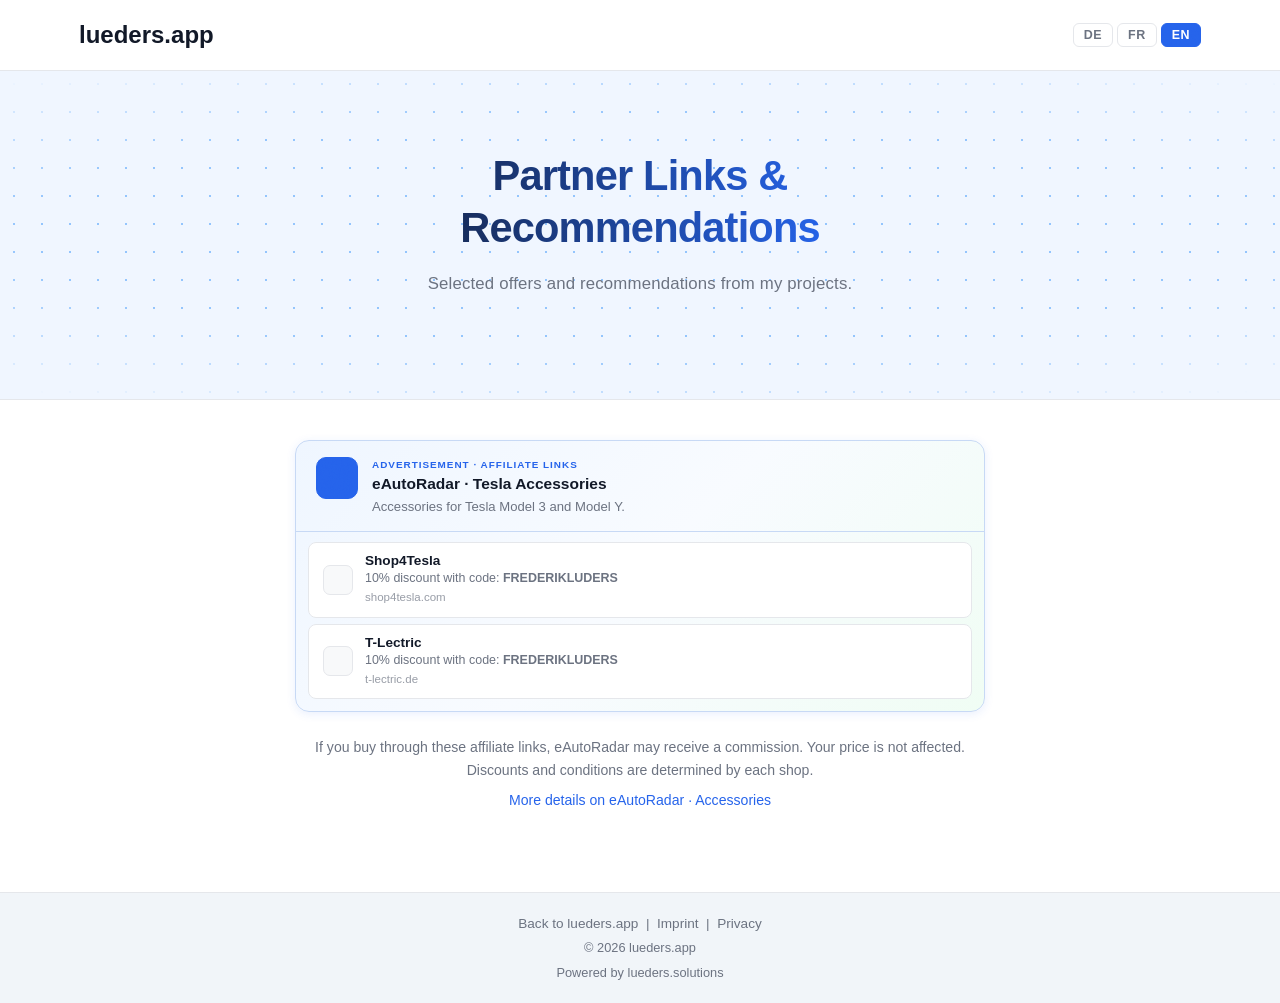
==== links/index.html @ c80df79e "Add multilingual partner links and Firebase Hosting redirects Co-authored-by: Copilot <223556219+Cop" ====
<!DOCTYPE html>
<html lang="en">
<head>
    <meta charset="UTF-8">
    <meta name="viewport" content="width=device-width, initial-scale=1.0">
    <meta name="referrer" content="no-referrer">
    <meta http-equiv="Content-Security-Policy" content="default-src 'self'; style-src 'self' 'unsafe-inline'; font-src 'self'; img-src 'self' data: https:; script-src 'self'; connect-src 'self'; frame-ancestors 'none'; base-uri 'self'; form-action 'self';">
    <title data-i18n="links-page-title">Partner Links &amp; Recommendations | lueders.app</title>
    <meta name="description" data-i18n-content="links-description" content="Partner links, affiliate offers and recommendations from lueders.app.">
    <link rel="canonical" href="https://lueders.app/links/">
    <link rel="icon" type="image/png" href="../assets/images/luedersapp/L.APP_logo_black_v2.png">
    <link rel="stylesheet" href="../css/style.css">
    <link rel="stylesheet" href="../assets/fontawesome/css/all.min.css">
</head>
<body>
    <header>
        <div class="container">
            <a href="/" class="logo-link"><h1>lueders.app</h1></a>
            <div class="lang-switcher">
                <button type="button" class="lang-btn" data-lang="de">DE</button>
                <button type="button" class="lang-btn" data-lang="fr">FR</button>
                <button type="button" class="lang-btn active" data-lang="en">EN</button>
            </div>
        </div>
    </header>

    <main>
        <section class="hero-section">
            <div class="container">
                <h2 class="hero-title" data-i18n="links-heading">Partner Links &amp; Recommendations</h2>
                <p class="hero-sub" data-i18n="links-sub">Selected offers and recommendations from my projects.</p>
            </div>
        </section>

        <section class="tiles-section links-list-section">
            <div class="container">
                <div class="hub-produktwelt">
                    <div class="hub-produktwelt-header">
                        <div class="hub-icon"><i class="fas fa-bolt" aria-hidden="true"></i></div>
                        <div class="hub-info">
                            <div class="hub-produktwelt-label" data-i18n="links-ad-label">Advertisement · Affiliate links</div>
                            <h3 data-i18n="links-group-title">eAutoRadar · Tesla Accessories</h3>
                            <p data-i18n="links-group-desc">Accessories for Tesla Model 3 and Model Y.</p>
                        </div>
                    </div>
                    <div class="hub-produktwelt-children">
                        <a class="hub-subcard" href="/go/shop4tesla/" target="_blank" rel="sponsored noopener noreferrer">
                            <div class="hub-subcard-icon"><i class="fas fa-store" aria-hidden="true"></i></div>
                            <div class="hub-subcard-info">
                                <span class="hub-subcard-name">Shop4Tesla</span>
                                <span class="hub-subcard-desc"><span data-i18n="links-coupon">10% discount with code:</span> <strong>FREDERIKLUDERS</strong></span>
                                <span class="hub-subcard-url">shop4tesla.com</span>
                            </div>
                            <i class="fas fa-arrow-up-right-from-square hub-subcard-arrow" aria-hidden="true"></i>
                        </a>
                        <a class="hub-subcard" href="/go/t-lectric/" target="_blank" rel="sponsored noopener noreferrer">
                            <div class="hub-subcard-icon"><i class="fas fa-store" aria-hidden="true"></i></div>
                            <div class="hub-subcard-info">
                                <span class="hub-subcard-name">T-Lectric</span>
                                <span class="hub-subcard-desc"><span data-i18n="links-coupon">10% discount with code:</span> <strong>FREDERIKLUDERS</strong></span>
                                <span class="hub-subcard-url">t-lectric.de</span>
                            </div>
                            <i class="fas fa-arrow-up-right-from-square hub-subcard-arrow" aria-hidden="true"></i>
                        </a>
                    </div>
                </div>

                <p class="links-disclosure" data-i18n="links-disclosure">If you buy through these affiliate links, eAutoRadar may receive a commission. Your price is not affected. Discounts and conditions are determined by each shop.</p>
                <p class="links-source"><a href="https://eautoradar.de/tesla/zubehoer/" target="_blank" rel="noopener noreferrer" data-i18n="links-source">More details on eAutoRadar · Accessories</a></p>
            </div>
        </section>
    </main>

    <footer>
        <div class="container">
            <div class="copyright">
                <p><a href="/" data-i18n="links-home">Back to lueders.app</a> &nbsp;|&nbsp; <a href="https://legal.lueders.solutions/en/imprint/" target="_blank" rel="noopener noreferrer" data-i18n="footer-imprint" data-legal-page="imprint">Imprint</a> &nbsp;|&nbsp; <a href="https://legal.lueders.solutions/en/privacy/web-luedersapp/" target="_blank" rel="noopener noreferrer" data-i18n="footer-privacy" data-legal-page="privacy">Privacy</a></p>
                <p class="footer-copyright">&copy; 2026 lueders.app</p>
                <p class="footer-copyright">Powered by <a href="https://lueders.solutions" target="_blank" rel="noopener noreferrer">lueders.solutions</a></p>
            </div>
        </div>
    </footer>
    <script src="../js/i18n.js"></script>
</body>
</html>
---- css/style.css ----
:root {
    --primary-color: #2563eb;
    --secondary-color: #059669;
    --accent-color: #d97706;
    --bg: #ffffff;
    --bg-subtle: #f8f9fa;
    --card-bg: #ffffff;
    --card-border: #e5e7eb;
    --card-border-accent: #c7d9f5;
    --card-hover-bg: #eff6ff;
    --text: #111827;
    --text-muted: #6b7280;
    --header-bg: #ffffff;
    --footer-bg: #f1f5f9;
    --shadow-card: 0 1px 3px rgba(37,99,235,0.06), 0 1px 2px rgba(0,0,0,0.04);
    --shadow-card-hover: 0 8px 24px rgba(37,99,235,0.13), 0 2px 6px rgba(0,0,0,0.06);
}

/* ─── Hero Animations ───────────────────────────── */
@keyframes text-shimmer {
    0%   { background-position: 0% center; }
    100% { background-position: 200% center; }
}

@keyframes btn-pulse {
    0%, 100% { box-shadow: 0 0 0 0 rgba(37, 99, 235, 0.45); }
    60%      { box-shadow: 0 0 0 12px rgba(37, 99, 235, 0); }
}

@keyframes grain {
    0%,100% { transform: translate(0, 0); }
    25%     { transform: translate(-3%, 2%); }
    50%     { transform: translate(2%, -3%); }
    75%     { transform: translate(-2%, 3%); }
}

body::before {
    content: '';
    position: fixed;
    top: -50%; left: -50%;
    width: 200%; height: 200%;
    z-index: 9999;
    pointer-events: none;
    opacity: 0.035;
    mix-blend-mode: overlay;
    background-image: url("data:image/svg+xml,%3Csvg xmlns='http://www.w3.org/2000/svg' width='200' height='200'%3E%3Cfilter id='n'%3E%3CfeTurbulence type='fractalNoise' baseFrequency='0.9' numOctaves='4' stitchTiles='stitch'/%3E%3C/filter%3E%3Crect width='200' height='200' filter='url(%23n)'/%3E%3C/svg%3E");
    background-size: 160px 160px;
    animation: grain 0.4s steps(1) infinite;
}

* {
    margin: 0;
    padding: 0;
    box-sizing: border-box;
}

html {
    scroll-behavior: smooth;
}

body {
    font-family: 'Segoe UI', Tahoma, Geneva, Verdana, sans-serif;
    line-height: 1.6;
    color: var(--text);
    background-color: var(--bg);
}

.container {
    width: 90%;
    max-width: 1400px;
    margin: 0 auto;
    padding: 0 15px;
}

a {
    color: var(--primary-color);
    text-decoration: none;
    transition: all 0.2s ease;
}

a:hover {
    color: var(--secondary-color);
}

ul {
    list-style: none;
}

/* ─── Header ─────────────────────────────────────── */
header {
    background-color: var(--header-bg);
    padding: 16px 0;
    box-shadow: 0 1px 0 var(--card-border);
    position: sticky;
    top: 0;
    z-index: 100;
}

header .container {
    display: flex;
    justify-content: space-between;
    align-items: center;
    gap: 16px;
}

.logo-link {
    text-decoration: none;
    color: inherit;
    flex-shrink: 0;
}

.logo-link:hover {
    color: inherit;
}

header h1 {
    color: var(--text);
    font-size: 1.5rem;
    font-weight: 700;
}

nav ul {
    display: flex;
}

nav ul li {
    margin-left: 12px;
}

nav ul li a {
    color: var(--text-muted);
    font-weight: 500;
    padding: 6px 12px;
    border-radius: 6px;
    transition: all 0.2s ease;
}

nav ul li a:hover, nav ul li a.active {
    color: var(--text);
    background-color: var(--bg-subtle);
}

/* ─── Language Switcher ──────────────────────────── */
.lang-switcher {
    display: flex;
    gap: 4px;
    flex-shrink: 0;
}

.lang-btn {
    background: none;
    border: 1px solid var(--card-border);
    color: var(--text-muted);
    padding: 4px 10px;
    border-radius: 6px;
    font-size: 0.78rem;
    font-weight: 700;
    cursor: pointer;
    transition: all 0.2s ease;
    font-family: inherit;
    letter-spacing: 0.04em;
}

.lang-btn:hover {
    border-color: var(--primary-color);
    color: var(--primary-color);
}

.lang-btn.active {
    background-color: var(--primary-color);
    border-color: var(--primary-color);
    color: #ffffff;
}

/* ─── Hero Section ───────────────────────────────── */
.hero-section {
    padding: 80px 0 64px;
    text-align: center;
    background-color: #f0f6ff;
    background-image:
        radial-gradient(ellipse 80% 60% at 50% 50%, transparent 60%, #f0f6ff 100%),
        radial-gradient(circle, #93c5fd 1px, transparent 1px);
    background-size: cover, 28px 28px;
    border-bottom: 1px solid var(--card-border);
}

.hero-title {
    font-size: 2.6rem;
    font-weight: 700;
    line-height: 1.25;
    max-width: 640px;
    margin: 0 auto 16px;
    letter-spacing: -0.02em;
    background: linear-gradient(90deg, #111827 0%, #2563eb 40%, #059669 70%, #111827 100%);
    background-size: 200% auto;
    -webkit-background-clip: text;
    -webkit-text-fill-color: transparent;
    background-clip: text;
    animation: text-shimmer 6s linear infinite;
}

.hero-sub {
    font-size: 1.05rem;
    color: var(--text-muted);
    margin-bottom: 36px;
    line-height: 1.7;
    letter-spacing: 0.01em;
}

.btn-hero {
    display: inline-block;
    background-color: var(--primary-color);
    color: #ffffff;
    padding: 14px 36px;
    border-radius: 8px;
    font-weight: 600;
    font-size: 1rem;
    transition: all 0.2s ease;
    animation: btn-pulse 2.8s ease-in-out infinite;
}

.btn-hero:hover {
    background-color: #1d4ed8;
    color: #ffffff;
    transform: translateY(-2px);
    box-shadow: 0 4px 14px rgba(37, 99, 235, 0.3);
}

/* ─── About Section ──────────────────────────── */
.about-section {
    padding: 36px 0 0;
    text-align: center;
}

.about-section p {
    font-size: 1rem;
    color: var(--text-muted);
    max-width: 560px;
    margin: 0 auto;
    line-height: 1.85;
    font-style: italic;
    letter-spacing: 0.01em;
}

/* ─── Skills Section ─────────────────────────────── */
.skills-section {
    padding: 48px 0;
    border-bottom: 1px solid var(--card-border);
}

.skills-card {
    background: linear-gradient(135deg, #eff6ff 0%, #f8faff 40%, #f0fdf4 100%);
    border: 1px solid #c7d9f5;
    border-radius: 12px;
    padding: 32px 40px;
    box-shadow: 0 1px 4px rgba(37, 99, 235, 0.07);
}

.skills-card h3 {
    font-size: 0.8rem;
    font-weight: 700;
    color: var(--text-muted);
    margin-bottom: 20px;
    text-transform: uppercase;
    letter-spacing: 0.1em;
}

/* ─── Skills List ───────────────────────────────── */
.skills-list {
    display: flex;
    flex-direction: column;
}

.skill-row {
    display: flex;
    align-items: center;
    gap: 16px;
    padding: 14px 12px;
    border-radius: 10px;
    transition: background 0.18s ease, padding-left 0.18s ease;
    cursor: default;
    list-style: none;
}

.skill-row + .skill-row {
    border-top: 1px solid var(--card-border);
}

.skill-row:hover { padding-left: 18px; }

.skill-row-blue:hover   { background: #eff6ff; }
.skill-row-purple:hover { background: #f5f3ff; }
.skill-row-green:hover  { background: #f0fdf4; }
.skill-row-amber:hover  { background: #fffbeb; }
.skill-row-teal:hover   { background: #f0fdfa; }

.skill-icon-wrap {
    width: 44px;
    height: 44px;
    border-radius: 12px;
    display: flex;
    align-items: center;
    justify-content: center;
    flex-shrink: 0;
}

.skill-icon-wrap i { font-size: 1.1rem; }

.skill-icon-blue   { background: #dbeafe; }
.skill-icon-blue i   { color: #2563eb; }
.skill-icon-purple { background: #ede9fe; }
.skill-icon-purple i { color: #7c3aed; }
.skill-icon-green  { background: #d1fae5; }
.skill-icon-green i  { color: #059669; }
.skill-icon-amber  { background: #fef3c7; }
.skill-icon-amber i  { color: #d97706; }
.skill-icon-teal   { background: #ccfbf1; }
.skill-icon-teal i   { color: #0d9488; }

.skill-row span {
    font-size: 0.95rem;
    font-weight: 600;
    color: var(--text);
    line-height: 1.4;
}

/* ─── Philosophy Section ────────────────────────── */
.philosophy-section {
    padding: 48px 0;
    border-bottom: 1px solid var(--card-border);
}

.philosophy-heading {
    font-size: 0.8rem;
    font-weight: 700;
    color: var(--text-muted);
    margin-bottom: 24px;
    text-transform: uppercase;
    letter-spacing: 0.1em;
    text-align: center;
}

.philosophy-grid {
    display: grid;
    grid-template-columns: 1fr 1fr;
    gap: 12px;
}

.flip-card {
    perspective: 900px;
    height: 130px;
    cursor: pointer;
}

.flip-card-inner {
    position: relative;
    width: 100%;
    height: 100%;
    transform-style: preserve-3d;
    transition: transform 0.45s ease;
}

@media (hover: hover) {
    .flip-card:hover .flip-card-inner {
        transform: rotateY(180deg);
    }
}

.flip-card.is-flipped .flip-card-inner {
    transform: rotateY(180deg);
}

.flip-card-front,
.flip-card-back {
    position: absolute;
    inset: 0;
    backface-visibility: hidden;
    -webkit-backface-visibility: hidden;
    border-radius: 12px;
    display: flex;
    flex-direction: column;
    align-items: center;
    justify-content: center;
    gap: 10px;
    padding: 20px;
    border: 1px solid var(--card-border-accent);
    box-shadow: var(--shadow-card);
}

.philosophy-grid .flip-card-front {
    background: #f8fbff;
}

.flip-card-front i {
    font-size: 1.5rem;
    color: var(--primary-color);
    transition: transform 0.25s ease;
}

.flip-card:hover .flip-card-front i,
.flip-card.is-flipped .flip-card-front i {
    transform: scale(1.2);
}

.flip-card-front span {
    font-size: 0.95rem;
    font-weight: 700;
    color: var(--text);
    letter-spacing: 0.01em;
}

.flip-card-back {
    background: var(--primary-color);
    transform: rotateY(180deg);
    border-color: var(--primary-color);
    padding: 16px 20px;
}

.flip-card-back p {
    font-size: 0.88rem;
    font-weight: 500;
    color: #ffffff;
    text-align: center;
    line-height: 1.55;
    margin: 0;
}

/* ─── Tiles / Projects Section ───────────────────── */.skills-section > .container,
.philosophy-section > .container,
.tiles-section > .container {
    max-width: 720px;
}
.tiles-section {
    padding: 40px 0 80px;
}

.projects-heading {
    font-size: 0.8rem;
    font-weight: 700;
    color: var(--text-muted);
    margin-bottom: 20px;
    text-transform: uppercase;
    letter-spacing: 0.1em;
    text-align: center;
}

.links-disclosure,
.links-source {
    color: var(--text-muted);
    text-align: center;
}

.links-disclosure {
    max-width: 720px;
    margin: 24px auto 8px;
    font-size: 0.88rem;
}

.links-source {
    font-size: 0.88rem;
}

.project-group {
    margin-top: 56px;
}

.project-group-title {
    font-size: 1.2rem;
    font-weight: 700;
    color: var(--text);
    margin-bottom: 6px;
    padding-bottom: 10px;
    border-bottom: 2px solid var(--card-border);
}

.project-group-desc {
    font-size: 0.88rem;
    color: var(--text-muted);
    margin-top: 6px;
    margin-bottom: 16px;
}

.tiles-grid {
    display: grid;
    grid-template-columns: repeat(auto-fill, minmax(280px, 1fr));
    gap: 20px;
    margin-top: 20px;
}

.tile {
    background-color: var(--card-bg);
    border-radius: 12px;
    overflow: hidden;
    box-shadow: 0 1px 4px rgba(0, 0, 0, 0.06);
    transition: transform 0.2s ease, box-shadow 0.2s ease;
    height: 100%;
}

.tile:hover {
    transform: translateY(-5px);
    box-shadow: 0 8px 24px rgba(0, 0, 0, 0.1);
}

/* App Tiles */
.app-tile {
    border: 1px solid var(--card-border);
    background: var(--card-bg);
}

.app-tile:hover {
    border-color: var(--primary-color);
    background-color: var(--card-hover-bg);
}

.app-tile.placeholder {
    border: 2px dashed var(--card-border);
    opacity: 0.65;
}

.app-tile.placeholder:hover {
    border-color: var(--primary-color);
    opacity: 0.9;
}

/* Info Tiles */
.info-tile {
    background-color: var(--card-bg);
}

.tile-content {
    padding: 28px;
    display: flex;
    flex-direction: column;
    height: 100%;
    text-align: center;
}

.tile-content i {
    font-size: 2.2rem;
    margin-bottom: 14px;
    color: var(--primary-color);
}

.app-tile .tile-content i {
    font-size: 2.4rem;
    color: var(--accent-color);
}

.tile-content h3 {
    font-size: 1.15rem;
    font-weight: 700;
    color: var(--text);
    margin-bottom: 10px;
}

.tile-content p {
    color: var(--text-muted);
    margin-bottom: 8px;
    font-size: 0.9rem;
}

.app-status {
    font-size: 0.8rem;
    color: var(--secondary-color) !important;
    font-weight: 600;
    margin-top: 4px;
}

.tile-links {
    margin-top: auto;
    padding-top: 18px;
}

.tile-links .btn {
    display: block;
    background-color: var(--primary-color);
    color: white;
    padding: 10px 15px;
    border-radius: 6px;
    font-weight: 500;
    margin-bottom: 8px;
    transition: all 0.2s ease;
    cursor: pointer;
    font-size: 0.9rem;
    text-align: center;
}

.tile-links .btn:hover {
    background-color: #1d4ed8;
    color: white;
    transform: translateY(-2px);
}

.btn-app {
    background-color: var(--accent-color);
    font-size: 0.92rem;
    padding: 11px 18px;
}

.btn-app:hover {
    background-color: #b45309;
}

.btn-disabled {
    background-color: var(--card-border);
    color: var(--text-muted);
    cursor: not-allowed;
    opacity: 0.8;
}

.btn-disabled:hover {
    background-color: var(--card-border);
    transform: none;
}

.coming-soon {
    font-style: italic;
    color: var(--text-muted);
}

/* ─── Contact Section ────────────────────────────── */
.contact-section {
    padding: 64px 0;
    background: linear-gradient(135deg, #ecfdf5 0%, #eff6ff 50%, #dbeafe 100%);
    border-top: 1px solid var(--card-border);
    text-align: center;
}

.contact-section h3 {
    font-size: 1.8rem;
    font-weight: 700;
    color: var(--text);
    margin-bottom: 8px;
    letter-spacing: -0.02em;
}

.contact-section p {
    color: var(--text-muted);
    font-size: 1rem;
    margin-bottom: 32px;
}

.contact-links {
    display: flex;
    justify-content: center;
    flex-wrap: wrap;
    gap: 12px;
}

.contact-btn {
    display: inline-flex;
    align-items: center;
    gap: 8px;
    padding: 12px 24px;
    border-radius: 8px;
    font-weight: 600;
    font-size: 0.95rem;
    transition: all 0.2s ease;
    text-decoration: none;
}

.contact-btn:hover {
    transform: translateY(-2px);
}

.contact-btn-email {
    background-color: var(--primary-color);
    color: #ffffff;
}

.contact-btn-email:hover {
    background-color: #1d4ed8;
    color: #ffffff;
}

.contact-btn-linkedin {
    background-color: #0a66c2;
    color: #ffffff;
}

.contact-btn-linkedin:hover {
    background-color: #004182;
    color: #ffffff;
}

.contact-btn-github {
    background-color: #24292f;
    color: #ffffff;
}

.contact-btn-github:hover {
    background-color: #000000;
    color: #ffffff;
}

/* ─── Intro Section (legacy, hidden on index) ────── */
.intro-section {
    padding: 60px 0 30px;
    text-align: center;
}

.intro-section h2 {
    font-size: 2.2rem;
    margin-bottom: 15px;
    color: var(--text);
}

.intro-section p {
    font-size: 1.1rem;
    max-width: 800px;
    margin: 0 auto;
    color: var(--text-muted);
}

/* ─── Social Icons ───────────────────────────────── */
.social-icons {
    margin-top: 20px;
    display: flex;
    justify-content: center;
    gap: 12px;
}

.social-icons a {
    display: inline-flex;
    width: 40px;
    height: 40px;
    background-color: var(--bg-subtle);
    border: 1px solid var(--card-border);
    border-radius: 50%;
    align-items: center;
    justify-content: center;
    transition: all 0.2s ease;
}

.social-icons a:hover {
    background-color: var(--primary-color);
    border-color: var(--primary-color);
    transform: translateY(-2px);
}

.social-icons i {
    font-size: 1.1rem;
    color: var(--text);
}

.social-icons a:hover i {
    color: #ffffff;
}

/* ─── Footer ─────────────────────────────────────── */
footer {
    background-color: var(--footer-bg);
    padding: 20px 0;
    text-align: center;
    border-top: 1px solid var(--card-border);
}

.copyright {
    color: var(--text-muted);
    font-size: 0.85rem;
}

.copyright a {
    color: var(--text-muted);
}

.copyright a:hover {
    color: var(--primary-color);
}

.footer-copyright {
    margin-top: 4px;
    font-size: 0.8rem;
}

/* ─── Content Pages (project descriptions) ───────── */
.impressum-section {
    padding: 80px 0;
}

.impressum-content {
    background-color: var(--card-bg);
    border: 1px solid var(--card-border);
    border-radius: 12px;
    padding: 40px;
    max-width: 800px;
    margin: 0 auto;
}

.impressum-content h2 {
    margin-bottom: 30px;
    color: var(--text);
}

.impressum-content h3 {
    margin-top: 30px;
    margin-bottom: 15px;
    color: var(--text);
}

.content-section {
    padding: 40px 0 80px;
}

.content-section .container {
    max-width: 900px;
}

.section-block {
    margin-bottom: 50px;
}

.section-block h3 {
    font-size: 1.1rem;
    font-weight: 700;
    color: var(--text);
    margin-bottom: 12px;
    padding-bottom: 8px;
    border-bottom: 1px solid var(--card-border);
}

.section-block p {
    font-size: 1.05rem;
    line-height: 1.8;
    color: var(--text-muted);
    margin-bottom: 15px;
}

.section-block ul {
    list-style: none;
    padding-left: 0;
}

.section-block ul li {
    font-size: 1rem;
    line-height: 1.8;
    color: var(--text-muted);
    margin-bottom: 18px;
    padding-left: 24px;
    position: relative;
}

.section-block ul li::before {
    content: "▪";
    color: var(--primary-color);
    font-size: 1.3rem;
    position: absolute;
    left: 0;
    top: -2px;
}

.section-block ul li strong {
    color: var(--text);
    font-size: 1rem;
}

/* ─── Hub Cards (Projects) ──────────────────────── */
.hub-card {
    border: 1px solid var(--card-border-accent);
    border-radius: 12px;
    padding: 18px 20px;
    margin-bottom: 10px;
    background: linear-gradient(135deg, #f8fbff 0%, #ffffff 50%, #f5fdf9 100%);
    box-shadow: var(--shadow-card);
    transition: box-shadow 0.2s ease, border-color 0.2s ease, transform 0.2s ease;
    position: relative;
}

.hub-card:has(.stretched-link) {
    cursor: pointer;
}

.hub-group-divider {
    display: flex;
    align-items: center;
    gap: 12px;
    margin: 28px 0 16px;
}

.hub-group-divider::before,
.hub-group-divider::after {
    content: '';
    flex: 1;
    height: 1px;
    background: var(--card-border);
}

.hub-group-divider span {
    font-size: 0.75rem;
    font-weight: 600;
    color: var(--text-muted);
    text-transform: uppercase;
    letter-spacing: 0.08em;
    white-space: nowrap;
}

.stretched-link {
    position: absolute;
    inset: 0;
    z-index: 1;
    border-radius: inherit;
}

.hub-card:hover {
    border-color: var(--primary-color);
    box-shadow: var(--shadow-card-hover);
    transform: translateY(-2px);
}

.hub-card-featured {
    border-color: var(--primary-color);
    background: linear-gradient(135deg, #eff6ff 0%, #f8fbff 50%, #f0fdf4 100%);
    box-shadow: 0 2px 10px rgba(37, 99, 235, 0.1);
}

.hub-card-featured .hub-icon {
    background-color: var(--primary-color);
    border-color: var(--primary-color);
}

.hub-card-featured .hub-icon i {
    color: #ffffff;
}

.hub-header {
    display: flex;
    align-items: flex-start;
    gap: 14px;
}

.hub-icon {
    width: 42px;
    height: 42px;
    border-radius: 10px;
    background: var(--bg-subtle);
    border: 1px solid var(--card-border);
    display: flex;
    align-items: center;
    justify-content: center;
    flex-shrink: 0;
}

.hub-icon i {
    font-size: 1.1rem;
    color: var(--primary-color);
}

.hub-info {
    flex: 1;
    min-width: 0;
}

.hub-info h3 {
    font-size: 0.97rem;
    font-weight: 700;
    color: var(--text);
    margin-bottom: 2px;
    line-height: 1.3;
}

.hub-info p {
    font-size: 0.82rem;
    color: var(--text-muted);
    margin: 0;
}

.hub-badge {
    flex-shrink: 0;
    font-size: 0.7rem;
    font-weight: 700;
    padding: 3px 9px;
    border-radius: 20px;
    white-space: nowrap;
    align-self: flex-start;
    margin-top: 2px;
    letter-spacing: 0.02em;
    text-transform: uppercase;
}

.hub-badge-live {
    background-color: #d1fae5;
    color: #065f46;
}

.hub-badge-beta {
    background-color: #fef3c7;
    color: #92400e;
}

.hub-badge-dev {
    background-color: #e0e7ff;
    color: #3730a3;
}

.quiz-hl {
    color: var(--text-muted);
}

/* ─── Produktwelt (Product World Groups) ─────────── */
.hub-produktwelt {
    border: 1px solid var(--card-border-accent);
    border-radius: 14px;
    padding: 0;
    margin-bottom: 10px;
    background: linear-gradient(135deg, #eff6ff 0%, #f8fbff 50%, #f0fdf4 100%);
    box-shadow: 0 2px 10px rgba(37, 99, 235, 0.1);
    overflow: hidden;
    transition: box-shadow 0.2s ease, transform 0.2s ease;
}

.hub-produktwelt:hover {
    box-shadow: var(--shadow-card-hover);
    transform: translateY(-2px);
}

.hub-produktwelt-header {
    display: flex;
    align-items: flex-start;
    gap: 14px;
    padding: 16px 20px 14px;
    border-bottom: 1px solid var(--card-border-accent);
}

.hub-produktwelt-header .hub-icon {
    background-color: var(--primary-color);
    border-color: var(--primary-color);
}

.hub-produktwelt-header .hub-icon i {
    color: #ffffff;
}

.hub-produktwelt-label {
    font-size: 0.62rem;
    font-weight: 700;
    text-transform: uppercase;
    letter-spacing: 0.1em;
    color: var(--primary-color);
    margin-bottom: 1px;
}

.hub-produktwelt-children {
    padding: 10px 12px 12px;
    display: flex;
    flex-direction: column;
    gap: 6px;
}

.hub-subcard {
    display: flex;
    align-items: center;
    gap: 12px;
    padding: 10px 14px;
    border-radius: 8px;
    border: 1px solid var(--card-border);
    background: #ffffff;
    text-decoration: none;
    color: var(--text);
    transition: border-color 0.2s ease, box-shadow 0.2s ease, background-color 0.2s ease;
}

.hub-subcard:hover {
    border-color: var(--primary-color);
    box-shadow: 0 2px 8px rgba(37, 99, 235, 0.1);
    background: var(--card-hover-bg);
    color: var(--text);
}

.hub-subcard-icon {
    width: 30px;
    height: 30px;
    border-radius: 7px;
    background: var(--bg-subtle);
    border: 1px solid var(--card-border);
    display: flex;
    align-items: center;
    justify-content: center;
    flex-shrink: 0;
    font-size: 0.85rem;
    color: var(--primary-color);
}

.hub-subcard-info {
    flex: 1;
    min-width: 0;
    display: flex;
    flex-direction: column;
}

.hub-subcard-name {
    font-size: 0.85rem;
    font-weight: 600;
    color: var(--text);
    line-height: 1.2;
}

.hub-subcard-desc {
    font-size: 0.78rem;
    color: var(--text-muted);
    line-height: 1.35;
    margin-top: 1px;
}

.hub-subcard-url {
    font-size: 0.72rem;
    color: var(--text-muted);
    opacity: 0.7;
    margin-top: 1px;
}

.hub-subcard-arrow {
    font-size: 0.7rem;
    color: var(--text-muted);
    flex-shrink: 0;
}

.hub-subcard:hover .hub-subcard-arrow {
    color: var(--primary-color);
}

.hub-links {
    display: flex;
    flex-wrap: wrap;
    gap: 7px;
    margin-top: 12px;
    padding-left: 56px;
}

/* ─── Mini Cards (Project links) ─────────────────── */
.mini-card {
    display: inline-flex;
    align-items: center;
    gap: 4px;
    padding: 5px 13px;
    border-radius: 6px;
    font-size: 0.8rem;
    font-weight: 500;
    text-decoration: none;
    transition: all 0.15s ease;
    border: 1px solid var(--card-border);
    background: var(--bg-subtle);
    color: var(--text);
    cursor: pointer;
}

.mini-card::after {
    content: "\2192";
    font-size: 0.72rem;
    opacity: 0.5;
}

.mini-card:hover {
    border-color: var(--primary-color);
    color: var(--primary-color);
    background: var(--card-hover-bg);
}

.mini-card-primary {
    background: var(--primary-color);
    color: #ffffff;
    border-color: var(--primary-color);
}

.mini-card-primary:hover {
    background: #1d4ed8;
    color: #ffffff;
    border-color: #1d4ed8;
}

.mini-card-subtle {
    background: transparent;
    color: var(--text-muted);
    border-color: transparent;
}

.mini-card-subtle:hover {
    color: var(--primary-color);
    border-color: var(--primary-color);
    background: var(--card-hover-bg);
}

/* ─── Cursor Glow ────────────────────────────────── */
#cursor-glow {
    position: fixed;
    top: 0; left: 0;
    width: 600px; height: 600px;
    border-radius: 50%;
    background: radial-gradient(circle, rgba(37,99,235,0.07) 0%, rgba(37,99,235,0.02) 45%, transparent 70%);
    pointer-events: none;
    z-index: 10000;
    transform: translate(-50%, -50%);
    transition: opacity 0.5s ease;
    opacity: 0;
    will-change: left, top;
}

@media (hover: none) {
    #cursor-glow { display: none; }
}

/* ─── Scroll Reveal ──────────────────────────────── */
.reveal {
    opacity: 0;
    transform: translateY(24px);
    transition: opacity 0.55s ease, transform 0.55s ease;
}

.reveal.visible {
    opacity: 1;
    transform: translateY(0);
}

/* ─── Responsive ─────────────────────────────────── */
@media (prefers-reduced-motion: reduce) {
    .hero-title {
        animation: none;
        background: none;
        -webkit-text-fill-color: var(--text);
    }
    .btn-hero {
        animation: none;
    }
    .reveal {
        opacity: 1;
        transform: none;
        transition: none;
    }
    body::before {
        animation: none;
    }
}

@media (max-width: 768px) {
    .hero-title {
        font-size: 1.9rem;
    }

    .hero-sub {
        font-size: 0.92rem;
    }

    header .container {
        flex-wrap: wrap;
        gap: 10px;
    }

    .skills-card {
        padding: 24px 20px;
    }

    .tiles-grid {
        grid-template-columns: 1fr;
    }

    .contact-links {
        flex-direction: row;
        justify-content: center;
        flex-wrap: nowrap;
    }

    .contact-btn {
        padding: 12px 16px;
    }

    .contact-btn span {
        display: none;
    }

    .hub-links {
        padding-left: 0;
    }

    .flip-card-back p {
        font-size: 0.75rem;
        line-height: 1.45;
    }
}
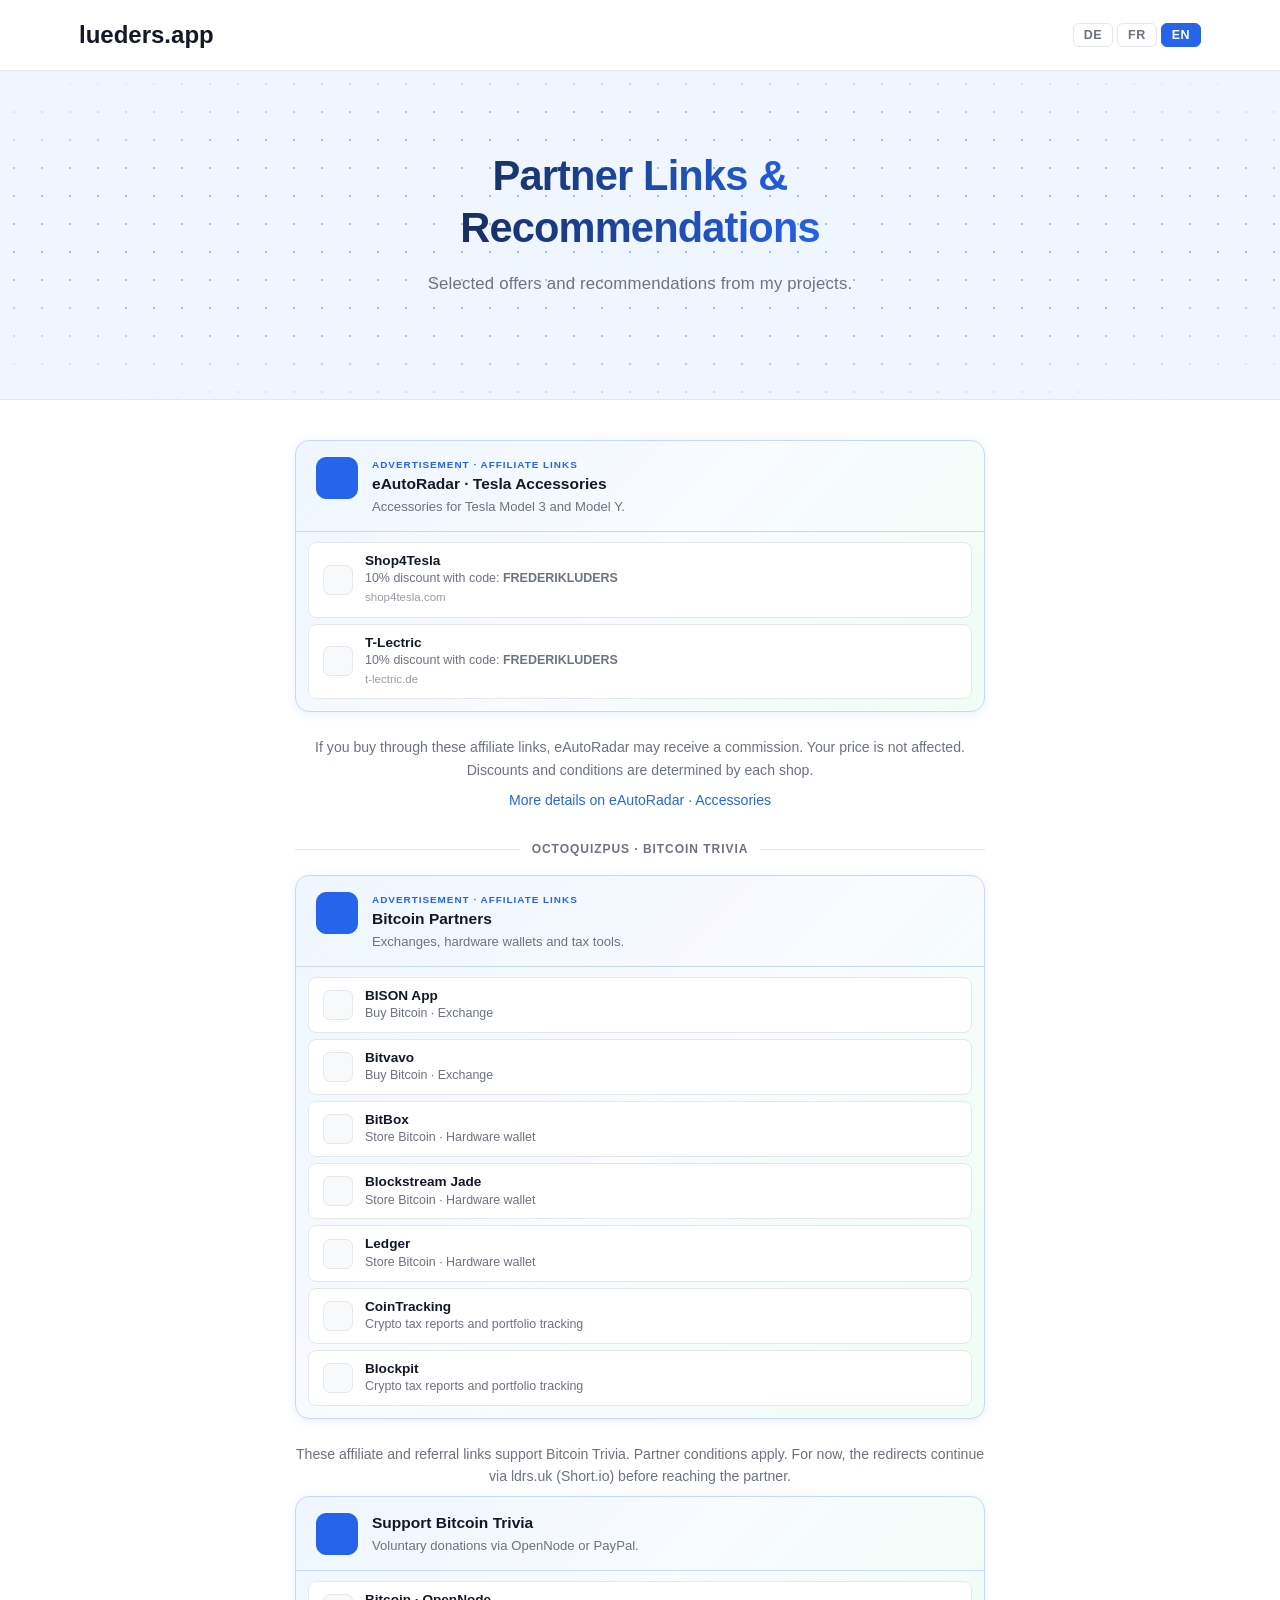
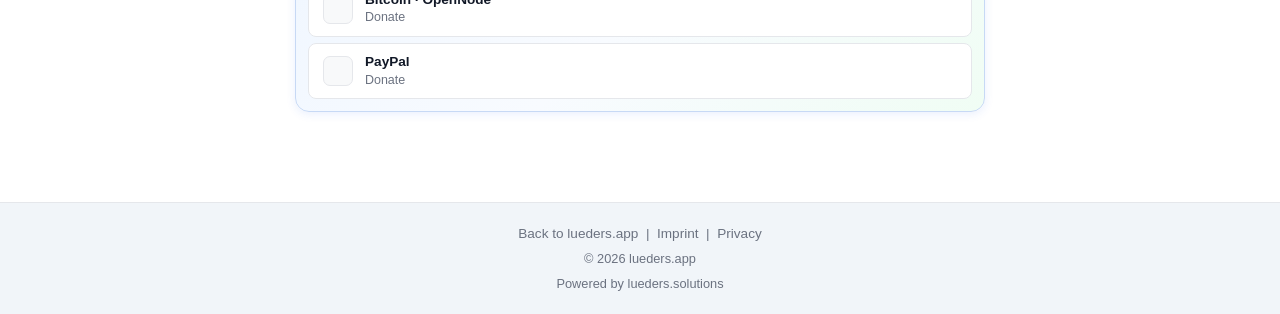
==== commit 3ca52b99: "Add Bitcoin partner and donation redirects Co-authored-by: Copilot <223556219+Copilot@users.noreply." ====
--- a/links/index.html
+++ b/links/index.html
@@ -67,6 +67,75 @@
 
                 <p class="links-disclosure" data-i18n="links-disclosure">If you buy through these affiliate links, eAutoRadar may receive a commission. Your price is not affected. Discounts and conditions are determined by each shop.</p>
                 <p class="links-source"><a href="https://eautoradar.de/tesla/zubehoer/" target="_blank" rel="noopener noreferrer" data-i18n="links-source">More details on eAutoRadar · Accessories</a></p>
+
+                <div class="hub-group-divider"><span>OCTOQUIZPUS · Bitcoin Trivia</span></div>
+                <div class="hub-produktwelt">
+                    <div class="hub-produktwelt-header">
+                        <div class="hub-icon"><i class="fab fa-bitcoin" aria-hidden="true"></i></div>
+                        <div class="hub-info">
+                            <div class="hub-produktwelt-label" data-i18n="links-ad-label">Advertisement · Affiliate links</div>
+                            <h3 data-i18n="links-bitcoin-title">Bitcoin Partners</h3>
+                            <p data-i18n="links-bitcoin-desc">Exchanges, hardware wallets and tax tools.</p>
+                        </div>
+                    </div>
+                    <div class="hub-produktwelt-children">
+                        <a class="hub-subcard" href="/go/bison/" target="_blank" rel="sponsored noopener noreferrer">
+                            <div class="hub-subcard-icon"><i class="fas fa-coins" aria-hidden="true"></i></div>
+                            <div class="hub-subcard-info"><span class="hub-subcard-name">BISON App</span><span class="hub-subcard-desc" data-i18n="links-exchange">Buy Bitcoin · Exchange</span></div>
+                            <i class="fas fa-arrow-up-right-from-square hub-subcard-arrow" aria-hidden="true"></i>
+                        </a>
+                        <a class="hub-subcard" href="/go/bitvavo/" target="_blank" rel="sponsored noopener noreferrer">
+                            <div class="hub-subcard-icon"><i class="fas fa-coins" aria-hidden="true"></i></div>
+                            <div class="hub-subcard-info"><span class="hub-subcard-name">Bitvavo</span><span class="hub-subcard-desc" data-i18n="links-exchange">Buy Bitcoin · Exchange</span></div>
+                            <i class="fas fa-arrow-up-right-from-square hub-subcard-arrow" aria-hidden="true"></i>
+                        </a>
+                        <a class="hub-subcard" href="/go/bitbox/" target="_blank" rel="sponsored noopener noreferrer">
+                            <div class="hub-subcard-icon"><i class="fas fa-lock" aria-hidden="true"></i></div>
+                            <div class="hub-subcard-info"><span class="hub-subcard-name">BitBox</span><span class="hub-subcard-desc" data-i18n="links-wallet">Store Bitcoin · Hardware wallet</span></div>
+                            <i class="fas fa-arrow-up-right-from-square hub-subcard-arrow" aria-hidden="true"></i>
+                        </a>
+                        <a class="hub-subcard" href="/go/jade/" target="_blank" rel="sponsored noopener noreferrer">
+                            <div class="hub-subcard-icon"><i class="fas fa-lock" aria-hidden="true"></i></div>
+                            <div class="hub-subcard-info"><span class="hub-subcard-name">Blockstream Jade</span><span class="hub-subcard-desc" data-i18n="links-wallet">Store Bitcoin · Hardware wallet</span></div>
+                            <i class="fas fa-arrow-up-right-from-square hub-subcard-arrow" aria-hidden="true"></i>
+                        </a>
+                        <a class="hub-subcard" href="/go/ledger/" target="_blank" rel="sponsored noopener noreferrer">
+                            <div class="hub-subcard-icon"><i class="fas fa-lock" aria-hidden="true"></i></div>
+                            <div class="hub-subcard-info"><span class="hub-subcard-name">Ledger</span><span class="hub-subcard-desc" data-i18n="links-wallet">Store Bitcoin · Hardware wallet</span></div>
+                            <i class="fas fa-arrow-up-right-from-square hub-subcard-arrow" aria-hidden="true"></i>
+                        </a>
+                        <a class="hub-subcard" href="/go/cointracking/" target="_blank" rel="sponsored noopener noreferrer">
+                            <div class="hub-subcard-icon"><i class="fas fa-chart-line" aria-hidden="true"></i></div>
+                            <div class="hub-subcard-info"><span class="hub-subcard-name">CoinTracking</span><span class="hub-subcard-desc" data-i18n="links-tax">Crypto tax reports and portfolio tracking</span></div>
+                            <i class="fas fa-arrow-up-right-from-square hub-subcard-arrow" aria-hidden="true"></i>
+                        </a>
+                        <a class="hub-subcard" href="/go/blockpit/" target="_blank" rel="sponsored noopener noreferrer">
+                            <div class="hub-subcard-icon"><i class="fas fa-chart-line" aria-hidden="true"></i></div>
+                            <div class="hub-subcard-info"><span class="hub-subcard-name">Blockpit</span><span class="hub-subcard-desc" data-i18n="links-tax">Crypto tax reports and portfolio tracking</span></div>
+                            <i class="fas fa-arrow-up-right-from-square hub-subcard-arrow" aria-hidden="true"></i>
+                        </a>
+                    </div>
+                </div>
+                <p class="links-disclosure" data-i18n="links-bitcoin-disclosure">These affiliate and referral links support Bitcoin Trivia. Partner conditions apply. For now, the redirects continue via ldrs.uk (Short.io) before reaching the partner.</p>
+
+                <div class="hub-produktwelt">
+                    <div class="hub-produktwelt-header">
+                        <div class="hub-icon"><i class="fas fa-heart" aria-hidden="true"></i></div>
+                        <div class="hub-info"><h3 data-i18n="links-donate-title">Support Bitcoin Trivia</h3><p data-i18n="links-donate-desc">Voluntary donations via OpenNode or PayPal.</p></div>
+                    </div>
+                    <div class="hub-produktwelt-children">
+                        <a class="hub-subcard" href="/go/donate-bitcoin/" target="_blank" rel="noopener noreferrer">
+                            <div class="hub-subcard-icon"><i class="fab fa-bitcoin" aria-hidden="true"></i></div>
+                            <div class="hub-subcard-info"><span class="hub-subcard-name">Bitcoin · OpenNode</span><span class="hub-subcard-desc" data-i18n="links-donate">Donate</span></div>
+                            <i class="fas fa-arrow-up-right-from-square hub-subcard-arrow" aria-hidden="true"></i>
+                        </a>
+                        <a class="hub-subcard" href="/go/donate-paypal/" target="_blank" rel="noopener noreferrer">
+                            <div class="hub-subcard-icon"><i class="fab fa-paypal" aria-hidden="true"></i></div>
+                            <div class="hub-subcard-info"><span class="hub-subcard-name">PayPal</span><span class="hub-subcard-desc" data-i18n="links-donate">Donate</span></div>
+                            <i class="fas fa-arrow-up-right-from-square hub-subcard-arrow" aria-hidden="true"></i>
+                        </a>
+                    </div>
+                </div>
             </div>
         </section>
     </main>
